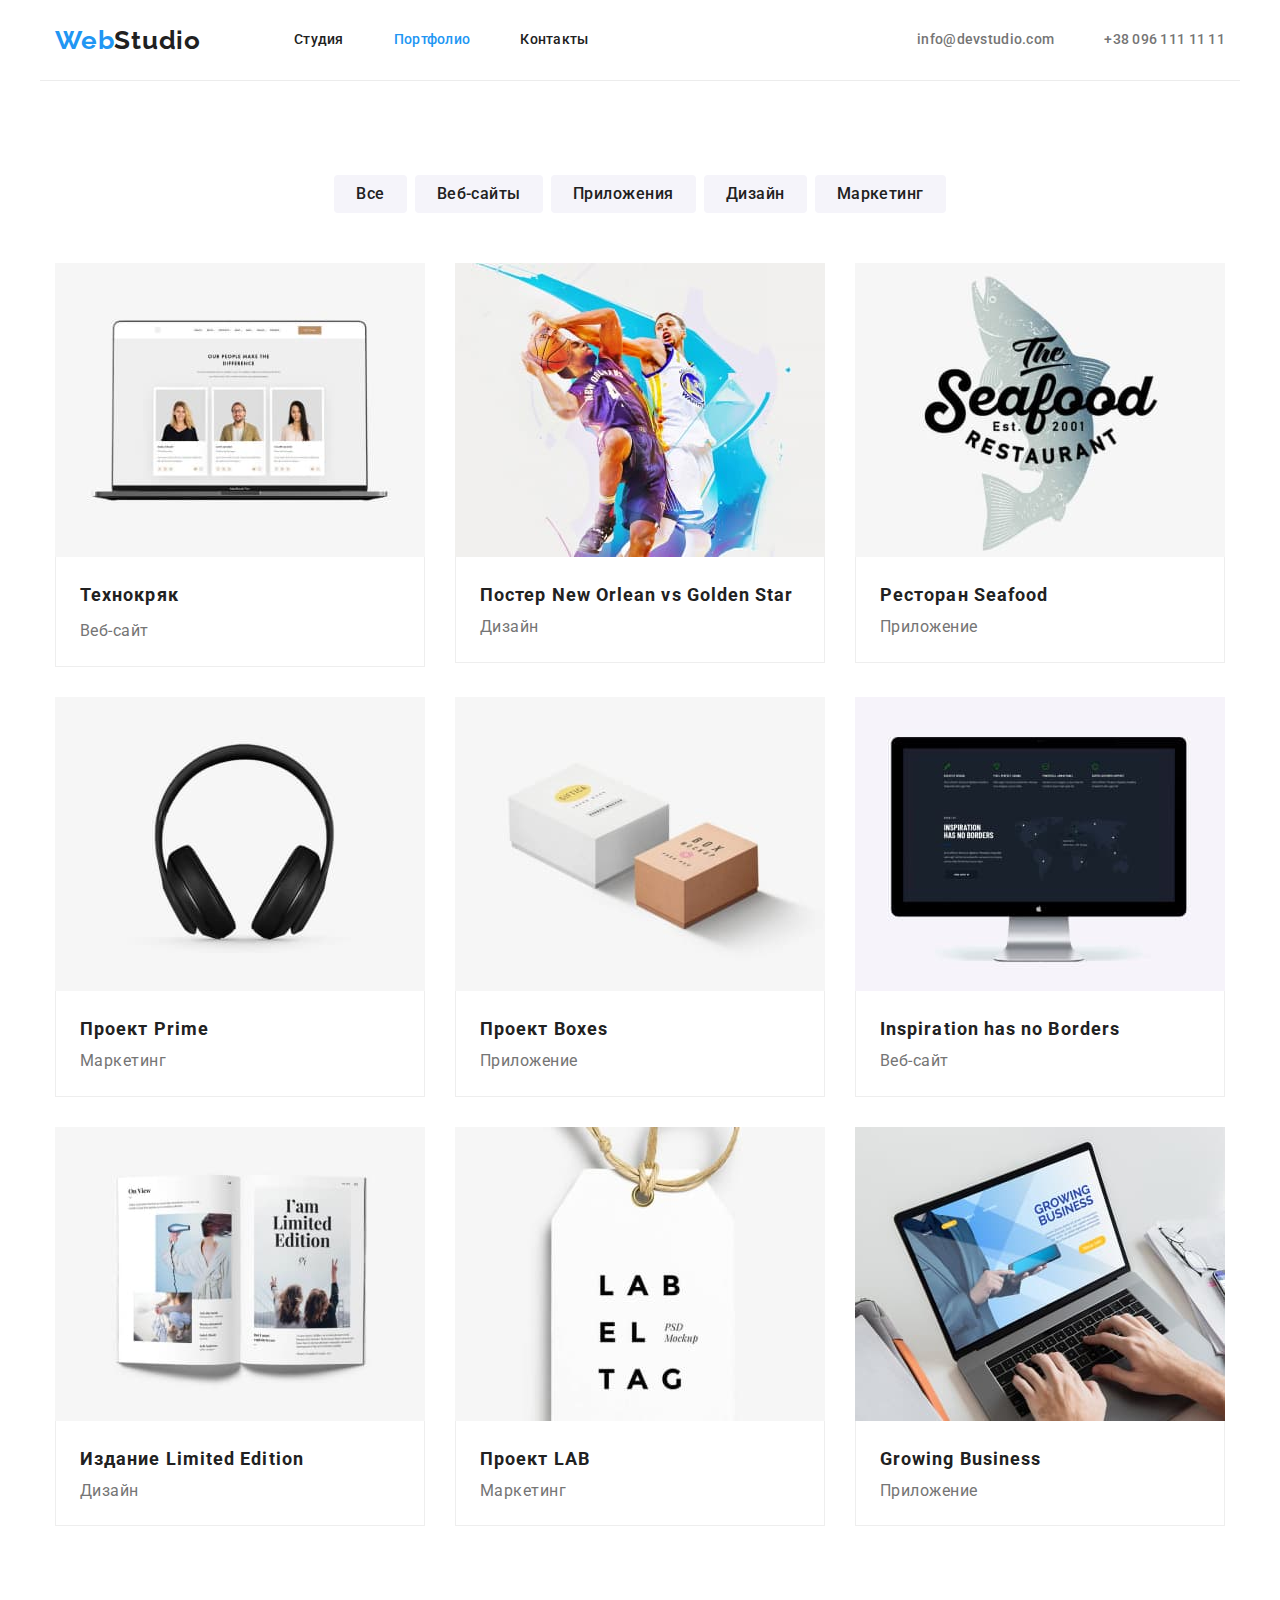
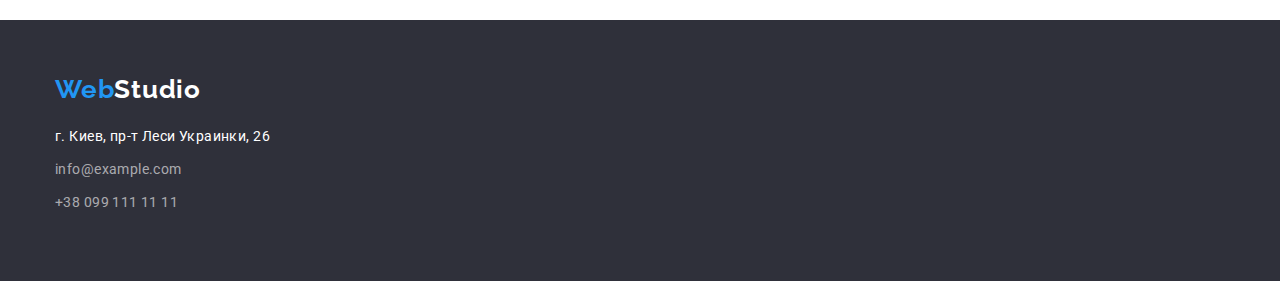
==== portfolio.html @ 88e61d1e "добавил файлы" ====
<!DOCTYPE html>
<html lang="ru">
  <head>
    <meta charset="UTF-8" />
    <meta http-equiv="X-UA-Compatible" content="IE=edge" />
    <meta name="viewport" content="width=device-width, initial-scale=1.0" />
    <title>Портфолио</title>
    <link
      href="https://fonts.googleapis.com/css2?family=Raleway:wght@700&family=Roboto:wght@400;500;700;900&display=swap"
      rel="stylesheet"
    />
    <link
      rel="stylesheet"
      href="https://cdnjs.cloudflare.com/ajax/libs/modern-normalize/1.0.0/modern-normalize.min.css"
    />
    <link rel="stylesheet" href="./css/style.css" />
  </head>
  <body class="body">
    <header>
      <div class="container header">
        <nav class="navigation">
          <a class="logo-header" href="./index.html"> <span class="logo-web">Web</span>Studio </a>
          <ul class="nav-list">
            <li class="item"><a class="nav-link" href="./index.html">Студия</a></li>
            <li class="item">
              <a class="nav-link open-page" href="./portfolio.html ">Портфолио</a>
            </li>
            <li class="item"><a class="nav-link" href="/ ">Контакты</a></li>
          </ul>
        </nav>
        <ul class="list-contact">
          <li class="item">
            <a class="link-contact" href="mailto:info@devstudio.com">info@devstudio.com</a>
          </li>
          <li class="item">
            <a class="link-contact" href="tel:+380961111111">+38 096 111 11 11</a>
          </li>
        </ul>
      </div>
    </header>

    <main>
      <section class="section">
        <div class="container">
          <ul class="list-btn">
            <li class="item"><button class="button-item" type="button">Все</button></li>
            <li class="item"><button class="button-item" type="button">Веб-сайты</button></li>
            <li class="item"><button class="button-item" type="button">Приложения</button></li>
            <li class="item"><button class="button-item" type="button">Дизайн</button></li>
            <li class="item"><button class="button-item" type="button">Маркетинг</button></li>
          </ul>

          <ul class="section-achievements">
            <li class="item">
              <a class="link-achievements" href="#">
                <img src="./images/img(9).jpg" alt="технокряк" width="370" height="294" />

                <div class="descriptionte-achievements">
                  <h2>Технокряк</h2>
                  <p class="text">Веб-сайт</p>
                </div>
              </a>
            </li>
            <li class="item">
              <a class="link-achievements" href="#">
                <img
                  src="./images/img(1)(1).jpg "
                  alt="постер с баскетболистами"
                  width="370"
                  height="294"
                />
                <div class="descriptionte-achievements">
                  <h2>Постер <span lang="en">New Orlean vs Golden Star</span></h2>
                  <p>Дизайн</p>
                </div>
              </a>
            </li>
            <li class="item">
              <a class="link-achievements" href="#">
                <img
                  src="./images/img(2)(1).jpg "
                  alt="постер с названием ресторана"
                  width="370"
                  height="294"
                />
                <div class="descriptionte-achievements">
                  <h2>Ресторан <span lang="en">Seafood</span></h2>
                  <p>Приложение</p>
                </div>
              </a>
            </li>
            <li class="item">
              <a class="link-achievements" href="#">
                <img src="./images/img(3)(1).jpg  " alt="наушники" width="370" height="294" />
                <div class="descriptionte-achievements">
                  <h2>Проект <span lang="en">Prime</span></h2>
                  <p>Маркетинг</p>
                </div>
              </a>
            </li>
            <li class="item">
              <a class="link-achievements" href="#">
                <img src="./images/img(4)(1).jpg " alt="коробки" width="370" height="294" />
                <div class="descriptionte-achievements">
                  <h2>Проект <span lang="en">Boxes</span></h2>
                  <p>Приложение</p>
                </div>
              </a>
            </li>
            <li class="item">
              <a class="link-achievements" href="#"
                ><img src="./images/img(5)(1).jpg  " alt="монитор" width="370" height="294" />

                <div class="descriptionte-achievements">
                  <h2>
                    <span lang="en">Inspiration has no Borders</span>
                  </h2>
                  <p>Веб-сайт</p>
                </div>
              </a>
            </li>
            <li class="item">
              <a class="link-achievements" href="#"
                ><img src="./images/img(6)(1).jpg " alt="открытая книга" width="370" height="294" />
                <div class="descriptionte-achievements">
                  <h2>Издание <span lang="en">Limited Edition</span></h2>
                  <p>Дизайн</p>
                </div>
              </a>
            </li>
            <li class="item">
              <a class="link-achievements" href="#"
                ><img
                  src="./images/img(7)(1).jpg "
                  alt="белая бирка с текстом"
                  width="370"
                  height="294"
                />
                <div class="descriptionte-achievements">
                  <h2>Проект <span lang="en">LAB</span></h2>
                  <p>Маркетинг</p>
                </div>
              </a>
            </li>
            <li class="item">
              <a class="link-achievements" href="#"
                ><img src="./images/img(8)(1).jpg  " alt="ноутбук" width="370" height="294" />
                <div class="descriptionte-achievements">
                  <h2><span lang="en">Growing Business</span></h2>
                  <p>Приложение</p>
                </div>
              </a>
            </li>
          </ul>
        </div>
      </section>
    </main>

    <footer class="footer">
      <div class="container container-footer">
        <a class="logo-footer" href="./index.html"> <span class="logo-web">Web</span>Studio </a>
        <address class="address">
          <ul class="footer-list">
            <li class="item">
              <a
                class="address-item"
                href="https://goo.gl/maps/D85SnUthi7dSxmGW8"
                target="_blank"
                rel="noopener noreferrer"
              >
                г. Киев, пр-т Леси Украинки, 26
              </a>
            </li>
            <li class="item">
              <a class="mailto-item" href="mailto:info@example.com">info@example.com</a>
            </li>
            <li class="item"><a class="tel-item" href="tel:+380991111111">+38 099 111 11 11</a></li>
          </ul>
        </address>
      </div>
    </footer>
  </body>
</html>
---- css/style.css ----
:root{
--paragraph-text-color: #757575;
--title-text-color: #212121;
--interactive-element-color: #2196F3;
--footer-background-color: #2F303A;
--мain-font-size: 14px
}

h1,
h2,
h3,
h4,
h5,
h6,
p,
ul {
margin: 0;
}

img {
display: block;
width: 100%; 
height: auto;
} 


button {
cursor: pointer;
}

.section {
   padding-top: 94px;
   padding-bottom: 94px;
}

/* container */

.container {
width: 1200px;
padding-left: 15px;
padding-right: 15px;
margin-left: auto;
margin-right: auto;

}
.body { 
font-family: Roboto, sans-serif;
color: var(--paragraph-text-color); 
}

.item {
list-style-type: none;}

a {
text-decoration: none;}



/* Logo */
.logo-header {

font-family: Raleway, sans-serif;
font-weight: bold;
font-size: 26px;
line-height: 1.19;
letter-spacing: 0.03em;
color: var(--title-text-color);

}
.logo:hover,
.logo:focus{
color: var(--interactive-element-color);
}

.logo-web{
color: var(--interactive-element-color);
}

/* Header */

/* position Header */

.header {
display: flex;
align-items:center;
border-bottom-width: 1px;
border-bottom-style: solid;
border-bottom-color: #ECECEC;


}
.navigation {
display: flex; 
align-items:center;
padding-left: 0;

}

.nav-list {
display: flex; 
align-items:center;
padding: 0;
margin-left: 93px;
}

.nav-list .item:not(:last-child)
{
margin-right: 50px; 
}

.list-contact .item + .item{
margin-left: 50px;
}

.list-contact {
display: flex; 
align-items:center;
padding-left: 0;
margin-left: auto;
}

.nav-link { 
display: block;
padding-top: 32px;
padding-bottom: 32px;

font-weight: 500;
font-size: 14px;
line-height: 1.14;
letter-spacing: 0.02em;
color: #212121;
}

.nav-link:hover{
color: var(--interactive-element-color);
}

.open-page {
color: var(--interactive-element-color);
}

.link-contact {
display: block;
padding-top: 32px;
padding-bottom: 32px;

font-weight: 500;
font-size: 14px;
line-height: 1.14;
letter-spacing: 0.02em;
color:var(--paragraph-text-color);
}

.link-contact:hover,
.link-contact:focus {
color: var(--interactive-element-color);  
}

/* Hero */

.title-hero{
font-weight: 900;
font-size: 44px;
line-height: 1.36;
letter-spacing: 0.06em;
text-transform: uppercase;
color: #FFFFFF;

text-align: center;
margin: 0 auto;
max-width: 696px;
}
.section-hero{ 
background-color: var(--footer-background-color);
padding-top: 205px;
padding-bottom: 200px;
}

.container-hero{
text-align:center;
}

.button-hero {
   margin-top: 25px ;
font-weight: bold;
font-size: 16px;
line-height: 1.9;
text-align: center;
letter-spacing: 0.06em;
color: #FFFFFF;
background: #2196F3;
border-radius: 4px;
border: 0;
padding: 10px 32px;
   }

   /* Секция преимущества */

.list {
display: flex;
padding-left: 0;
   }
.list .title {
   margin-bottom: 10px;
}

.list .item:not(:last-child)
{
margin-right: 30px; 
}

.list .item {
width: 270px;
height: 101px;
}

   .benefits-section h3 {
font-weight: bold;
font-size: 14px;
line-height: 1.14;
letter-spacing: 0.03em;
text-transform: uppercase;
color: var(--title-text-color);
   }

.benefits-section p{
font-weight: normal;
font-size: 14px;
line-height: 1.71;
letter-spacing: 0.03em;
color: var(--paragraph-text-color)
   }


   /* Чем мы занимаемся */

.section-command {

   background-color: #F5F4FA;
} 
.class-list {
display: flex;
padding-left: 0;
   }

.class-list .item:not(:last-child)
{
margin-right: 30px; 
}

.title-class {
   margin-bottom: 30px;
}

   .title-class,
   .title-command{
font-weight: bold;
font-size: 36px;
line-height: 42px;
text-align: center;
letter-spacing: 0.03em;
color: var(--title-text-color); 
   }
   

   /* Наша команда */
   
.list-command {
display: flex;
padding-left: 0; 
}

.title-command {
margin-bottom: 50px;
}
.list-command .item{
box-shadow: 0px 1px 3px rgba(0, 0, 0, 0.12), 0px 1px 1px rgba(0, 0, 0, 0.14), 0px 2px 1px rgba(0, 0, 0, 0.2);
border-radius: 0px 0px 4px 4px;
}

.list-command .item:not(:last-child) {
   margin-right: 30px;
}

.command-name-position {
padding-top: 30px;
padding-bottom: 30px;
}

   .text-name {
text-align: center;
margin-bottom: 10px;

font-weight: 500;
font-size: 16px;
line-height: 1.18;
text-align: center;
letter-spacing: 0.03em;
color: var(--title-text-color);
   }
   .text-profession {
font-size: 16px;
line-height: 1.18;
text-align: center;
letter-spacing: 0.03em;
color: var(--paragraph-text-color);
   }

   

   /* Footer */

.footer-list {
display: inline-block;
padding-left: 0;
}

.footer-list .item:not(:last-child) {
margin-bottom: 9px; 
}

   .logo-footer{
display: inline-block;
margin-bottom: 20px;
font-family: Raleway, sans-serif;
font-weight: bold;
font-size: 26px;
line-height: 1.19;
letter-spacing: 0.03em;
color: #FFFFFF;
   }

.footer {
   background: var(--footer-background-color) ;
padding-top: 54px;
padding-bottom: 66px;
}
   
   .address-item {
font-size: 14px;
line-height: 1.71;
letter-spacing: 0.03em;
color: #FFFFFF;
   }
.address-item{
font-style: normal;
font-weight: normal;
font-size: 14px;
line-height: 1.71;
letter-spacing: 0.03em;
color: #FFFFFF;
}


.mailto-item,
.tel-item {
font-style: normal;
font-weight: normal;
font-size: 14px;
line-height: 1.71;
letter-spacing: 0.03em;
color: rgba(255, 255, 255, 0.6);
}

.footer a:hover,
.footer a:focus  {
color: var(--interactive-element-color); 
}


/* Стили для портфолио */

/* button */

.list-btn {
   display: flex;
   justify-content: center;
   margin-bottom: 50px;
   padding-left: 0;
}
.list-btn .item:not(:last-child){
margin-right: 8px;

}
.button-item {
border-radius: 4px;
border: 0;
padding: 6px 22px;
}

.button-item {
font-weight: 500;
font-size: 16px;
line-height: 26px;
text-align: center;
letter-spacing: 0.03em;
color:var(--title-text-color);
background: #F5F4FA;
cursor: pointer;
}

.button-item:hover {
color: #FFFFFF;
background: #2196F3;
box-shadow: 0px 1px 3px rgba(0, 0, 0, 0.12), 0px 1px 1px rgba(0, 0, 0, 0.14), 0px 2px 1px rgba(0, 0, 0, 0.2);
}


/*  Примери работ */

.link-achievements {
   display: block;
}

.section-achievements {
display: flex;
flex-wrap: wrap;
padding-left: 0;
margin-top: -30px;
margin-left: -30px;
}

.section-achievements > .item{
margin-top: 30px;
margin-left: 30px;
flex-basis: calc(100% / 3 - 30px);
}

.descriptionte-achievements{
padding: 20px 24px;  

border-right-width: 1px;
border-right-style: solid;
border-right-color: #EEEEEE;

border-bottom-width: 1px;
border-bottom-style: solid;
border-bottom-color: #EEEEEE;

border-left-width: 1px;
border-left-style:solid;
border-left-color: #EEEEEE;
}


.section-achievements .text {
margin-top: 4px;
}
.section-achievements h2{

font-weight: bold;
font-size: 18px;
line-height: 2;
letter-spacing: 0.06em;
color: var(--title-text-color)
}

.section-achievements p{
font-weight: normal;
font-size: 16px;
line-height: 1.8;
letter-spacing: 0.03em;
color: var(--paragraph-text-color);
}
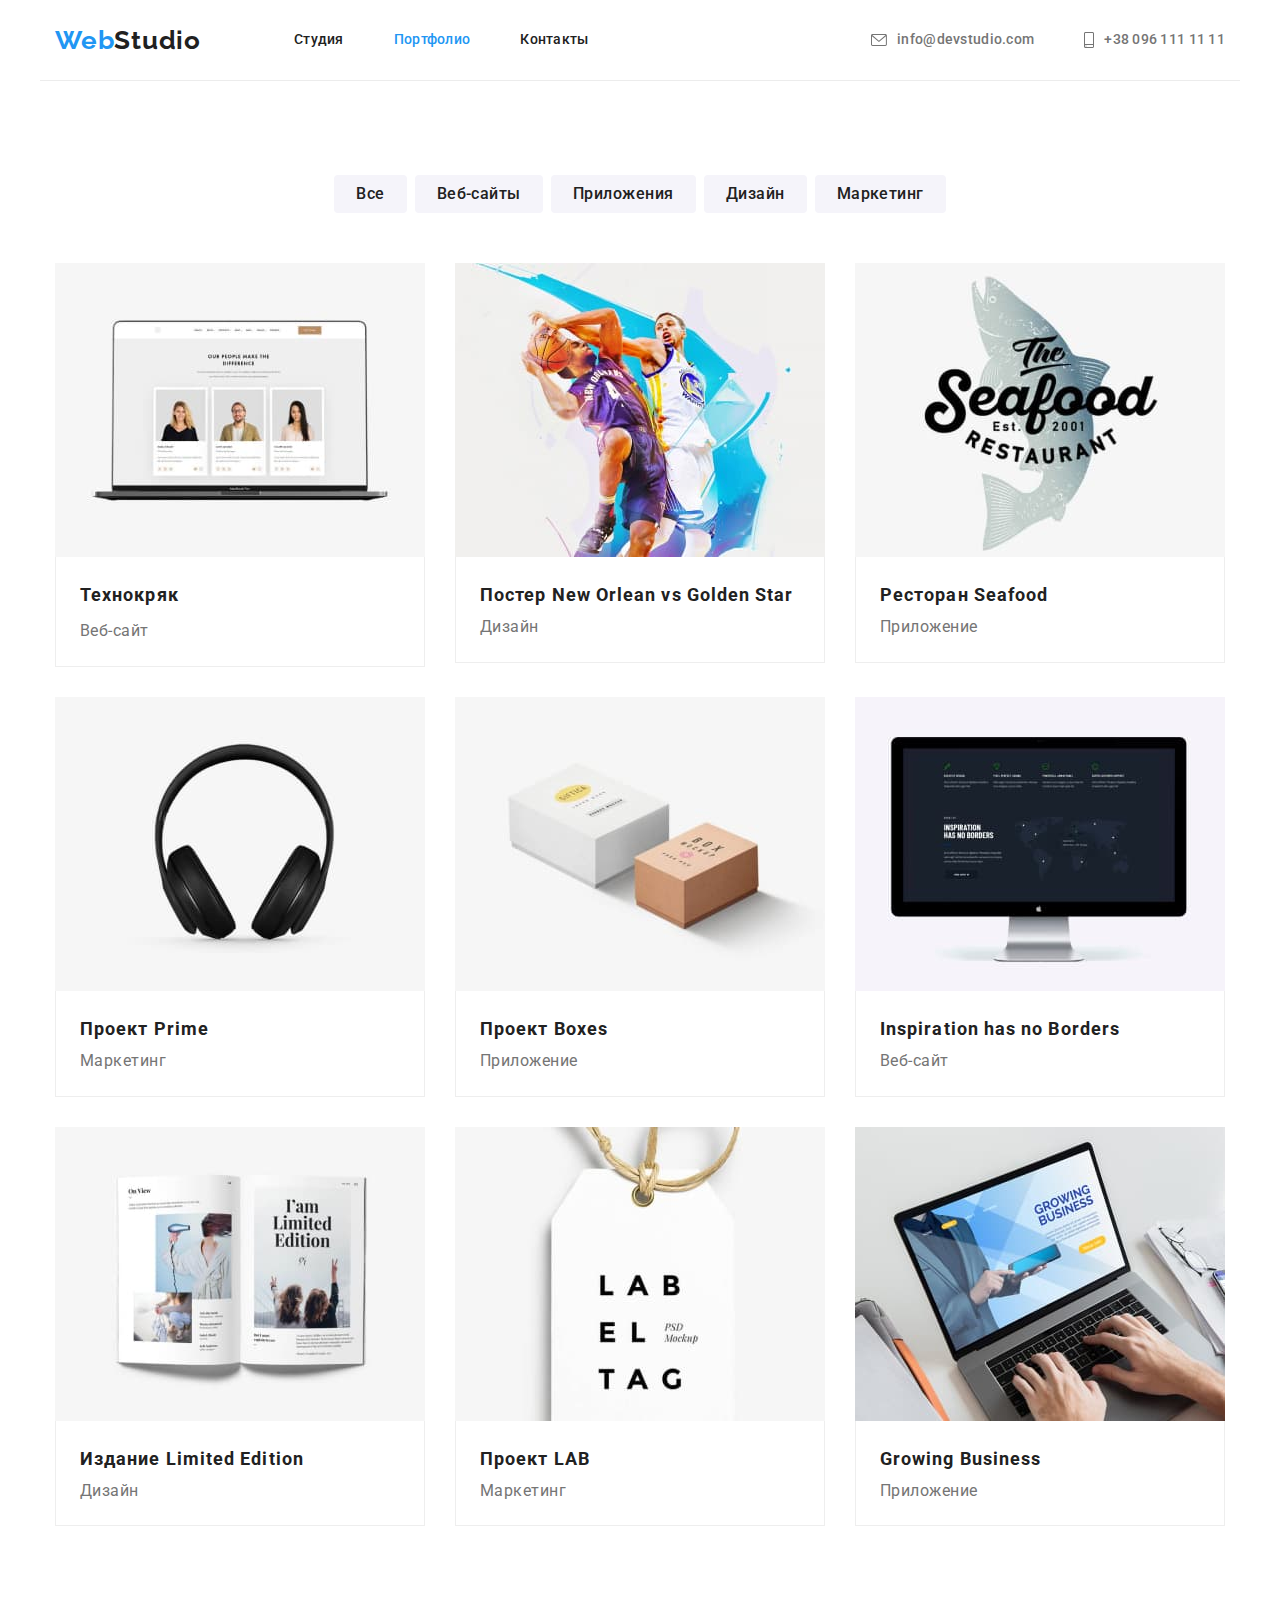
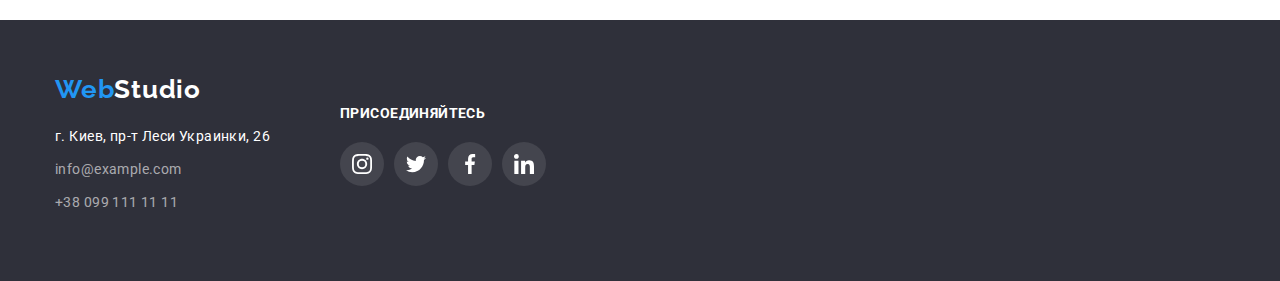
==== commit 2d8711de: "иконки" ====
--- a/portfolio.html
+++ b/portfolio.html
@@ -30,10 +30,20 @@
         </nav>
         <ul class="list-contact">
           <li class="item">
-            <a class="link-contact" href="mailto:info@devstudio.com">info@devstudio.com</a>
+            <a class="link-contact" href="mailto:info@devstudio.com">
+              <svg class="link-contact-mail" width="16px" height="12px">
+                <use href="./images/icons.svg#icon-envelope"></use>
+              </svg>
+              info@devstudio.com
+            </a>
           </li>
           <li class="item">
-            <a class="link-contact" href="tel:+380961111111">+38 096 111 11 11</a>
+            <a class="link-contact" href="tel:+380961111111">
+              <svg class="link-contact-tel" width="10px" height="16px">
+                <use href="./images/icons.svg#icon-smartphone"></use>
+              </svg>
+              +38 096 111 11 11
+            </a>
           </li>
         </ul>
       </div>
@@ -51,7 +61,7 @@
           </ul>
 
           <ul class="section-achievements">
-            <li class="item">
+            <li class="item-descriptionte">
               <a class="link-achievements" href="#">
                 <img src="./images/img(9).jpg" alt="технокряк" width="370" height="294" />
 
@@ -61,7 +71,7 @@
                 </div>
               </a>
             </li>
-            <li class="item">
+            <li class="item-descriptionte">
               <a class="link-achievements" href="#">
                 <img
                   src="./images/img(1)(1).jpg "
@@ -75,7 +85,7 @@
                 </div>
               </a>
             </li>
-            <li class="item">
+            <li class="item-descriptionte">
               <a class="link-achievements" href="#">
                 <img
                   src="./images/img(2)(1).jpg "
@@ -89,7 +99,7 @@
                 </div>
               </a>
             </li>
-            <li class="item">
+            <li class="item-descriptionte">
               <a class="link-achievements" href="#">
                 <img src="./images/img(3)(1).jpg  " alt="наушники" width="370" height="294" />
                 <div class="descriptionte-achievements">
@@ -98,7 +108,7 @@
                 </div>
               </a>
             </li>
-            <li class="item">
+            <li class="item-descriptionte">
               <a class="link-achievements" href="#">
                 <img src="./images/img(4)(1).jpg " alt="коробки" width="370" height="294" />
                 <div class="descriptionte-achievements">
@@ -107,7 +117,7 @@
                 </div>
               </a>
             </li>
-            <li class="item">
+            <li class="item-descriptionte">
               <a class="link-achievements" href="#"
                 ><img src="./images/img(5)(1).jpg  " alt="монитор" width="370" height="294" />
 
@@ -119,7 +129,7 @@
                 </div>
               </a>
             </li>
-            <li class="item">
+            <li class="item-descriptionte">
               <a class="link-achievements" href="#"
                 ><img src="./images/img(6)(1).jpg " alt="открытая книга" width="370" height="294" />
                 <div class="descriptionte-achievements">
@@ -128,7 +138,7 @@
                 </div>
               </a>
             </li>
-            <li class="item">
+            <li class="item-descriptionte">
               <a class="link-achievements" href="#"
                 ><img
                   src="./images/img(7)(1).jpg "
@@ -142,7 +152,7 @@
                 </div>
               </a>
             </li>
-            <li class="item">
+            <li class="item-descriptionte">
               <a class="link-achievements" href="#"
                 ><img src="./images/img(8)(1).jpg  " alt="ноутбук" width="370" height="294" />
                 <div class="descriptionte-achievements">
@@ -155,28 +165,65 @@
         </div>
       </section>
     </main>
-
     <footer class="footer">
       <div class="container container-footer">
-        <a class="logo-footer" href="./index.html"> <span class="logo-web">Web</span>Studio </a>
-        <address class="address">
-          <ul class="footer-list">
-            <li class="item">
-              <a
-                class="address-item"
-                href="https://goo.gl/maps/D85SnUthi7dSxmGW8"
-                target="_blank"
-                rel="noopener noreferrer"
-              >
-                г. Киев, пр-т Леси Украинки, 26
-              </a>
-            </li>
-            <li class="item">
-              <a class="mailto-item" href="mailto:info@example.com">info@example.com</a>
-            </li>
-            <li class="item"><a class="tel-item" href="tel:+380991111111">+38 099 111 11 11</a></li>
-          </ul>
-        </address>
+        <div class="address-position">
+          <a class="logo-footer" href="./index.html"> <span class="logo-web">Web</span>Studio </a>
+          <address class="address">
+            <ul class="footer-list">
+              <li class="item">
+                <a
+                  class="address-item"
+                  href="https://goo.gl/maps/D85SnUthi7dSxmGW8"
+                  target="_blank"
+                  rel="noopener noreferrer"
+                >
+                  г. Киев, пр-т Леси Украинки, 26
+                </a>
+              </li>
+              <li class="item">
+                <a class="mailto-item" href="mailto:info@example.com">info@example.com</a>
+              </li>
+              <li class="item">
+                <a class="tel-item" href="tel:+380991111111">+38 099 111 11 11</a>
+              </li>
+            </ul>
+          </address>
+        </div>
+        <div class="icon-position">
+          <h2 class="title-footer-icon">присоединяйтесь</h2>
+
+          <ul class="list-footer-icon">
+            <li class="item-footer-icon">
+              <a class="link-footer-icon" href="">
+                <svg class="svg-footer-icon" width="20px" height="20px">
+                  <use href="./images/icons.svg#icon-instagram"></use>
+                </svg>
+              </a>
+            </li>
+            <li class="item-footer-icon">
+              <a class="link-footer-icon" href="">
+                <svg class="svg-footer-icon" width="20px" height="20px">
+                  <use href="./images/icons.svg#icon-twitter"></use>
+                </svg>
+              </a>
+            </li>
+            <li class="item-footer-icon">
+              <a class="link-footer-icon" href="">
+                <svg class="svg-footer-icon" width="20px" height="20px">
+                  <use href="./images/icons.svg#icon-facebook"></use>
+                </svg>
+              </a>
+            </li>
+            <li class="item-footer-icon">
+              <a class="link-footer-icon" href="">
+                <svg class="svg-footer-icon" width="20px" height="20px">
+                  <use href="./images/icons.svg#icon-linkedin"></use>
+                </svg>
+              </a>
+            </li>
+          </ul>
+        </div>
       </div>
     </footer>
   </body>
--- a/css/style.css
+++ b/css/style.css
@@ -3,7 +3,9 @@
 --title-text-color: #212121;
 --interactive-element-color: #2196F3;
 --footer-background-color: #2F303A;
---мain-font-size: 14px
+--мain-font-size: 14px;
+--hero-background-color: #C4C4C4;
+
 }
 
 h1,
@@ -78,6 +80,22 @@
 
 /* Header */
 
+/* icon */
+
+.link-contact-mail{
+display: flex;
+margin-right: 10px;
+fill: currentColor;
+}
+
+.link-contact-tel {
+display: flex;
+margin-right: 10px;
+fill: currentColor;
+}
+
+
+
 /* position Header */
 
 .header {
@@ -140,21 +158,23 @@
 }
 
 .link-contact {
-display: block;
+display: flex;
 padding-top: 32px;
 padding-bottom: 32px;
-
 font-weight: 500;
 font-size: 14px;
 line-height: 1.14;
 letter-spacing: 0.02em;
 color:var(--paragraph-text-color);
+align-items: center;
 }
 
 .link-contact:hover,
 .link-contact:focus {
 color: var(--interactive-element-color);  
 }
+
+
 
 /* Hero */
 
@@ -171,13 +191,25 @@
 max-width: 696px;
 }
 .section-hero{ 
-background-color: var(--footer-background-color);
 padding-top: 205px;
 padding-bottom: 200px;
+margin-left: auto;
+margin-right: auto;
+min-height: 600px;
+max-width: 1600px;
+
+background-color: var(--hero-background-color);
+background-image: linear-gradient(rgba(47, 48, 58, 0.4), rgba(47, 48, 58, 0.4)), 
+url(../images/hero.jpg);
+background-repeat: no-repeat;
+background-size: contain;
+background-position: center;
+
 }
 
 .container-hero{
 text-align:center;
+
 }
 
 .button-hero {
@@ -196,22 +228,22 @@
 
    /* Секция преимущества */
 
-.list {
+.benefits-list {
 display: flex;
 padding-left: 0;
    }
-.list .title {
+.benefits-list .title {
    margin-bottom: 10px;
 }
 
-.list .item:not(:last-child)
-{
-margin-right: 30px; 
-}
-
-.list .item {
+.benefits-list .benefits-item:not(:last-child)
+{margin-right: 30px; 
+}
+
+.benefits-list .benefits-item{
 width: 270px;
-height: 101px;
+/* height: 101px; */
+list-style-type: none;
 }
 
    .benefits-section h3 {
@@ -231,6 +263,34 @@
 color: var(--paragraph-text-color)
    }
 
+/* подключение изображения */
+
+.benefits-item::before {
+   display: block;
+   content:"";
+   height: 120px;
+   background-position: center;
+   background-size: auto;
+   background-repeat: no-repeat;
+   background-color: #F5F4FA;
+   border-radius: 4px;
+   margin-bottom: 30px;
+
+}
+.benefits-item-antenna::before {
+   background-image: url(../images/antenna.svg);}
+
+   .benefits-item-clock::before{ 
+   background-image: url(../images/clock.svg);
+   }
+
+   .benefits-item-diagram::before {
+background-image: url(../images/diagram.svg)
+   }
+   .benefits-item-astronaut::before{
+      background-image: url(../images/astronaut.svg);
+   }
+   
 
    /* Чем мы занимаемся */
 
@@ -263,22 +323,24 @@
    }
    
 
-   /* Наша команда */
-   
+                      /* Наша команда */
+
+
 .list-command {
 display: flex;
 padding-left: 0; 
 }
-
 .title-command {
 margin-bottom: 50px;
 }
-.list-command .item{
+.list-command .item-command{
 box-shadow: 0px 1px 3px rgba(0, 0, 0, 0.12), 0px 1px 1px rgba(0, 0, 0, 0.14), 0px 2px 1px rgba(0, 0, 0, 0.2);
 border-radius: 0px 0px 4px 4px;
-}
-
-.list-command .item:not(:last-child) {
+list-style: none;
+background-color: #FFFFFF;
+}
+
+.list-command .item-command:not(:last-child) {
    margin-right: 30px;
 }
 
@@ -306,9 +368,98 @@
 color: var(--paragraph-text-color);
    }
 
-   
-
-   /* Footer */
+                     /* свойства иконок команды */
+
+.list-command-icon {
+display: flex;
+list-style: none;
+justify-content:center;
+padding: 0px 30px 30px 32px;
+}
+
+.link-command-icon {
+background-color: #FFFFFF;
+width: 44px;
+height: 44px;
+border-radius: 50%;
+display: flex;
+justify-content: center;
+align-items: center;
+color: #AFB1B8;
+}
+
+.svg-command-icon {
+width: 20px;
+height: 20px;
+fill: currentColor;
+}
+
+.item-command-icon:not(:last-child) {
+margin-right: 10px;
+}
+
+.link-command-icon:hover{
+   background-color:#2196F3;
+   color: #FFFFFF;
+}  
+.link-command-icon:focus {
+   background-color:#2196F3;
+   color: #FFFFFF; 
+}  
+
+                                  /* section regular-customers   */
+
+.container-customers {
+   padding-top: 94px;
+   padding-bottom: 94px;
+}
+
+.title-customers {
+font-style: normal;
+font-weight: bold;
+font-size: 36px;
+line-height: 1,16px;
+text-align: center;
+letter-spacing: 0.03em;
+color: #212121;
+margin-bottom: 50px;
+}
+
+.list-customers {
+   display: flex; 
+   list-style: none;
+   justify-content: center;
+   padding: 0;
+}
+.link-customers {
+border: 1px solid #AFB1B8;
+border-radius: 4px;
+padding: 16px 32px;
+display: flex;
+justify-content: center;
+align-items: center;
+color: #afb1b8;
+}
+
+.item-customers:not(:last-child) {
+margin-right: 30px   ;
+}
+
+.svg-customers-icon {
+fill: currentColor;
+}
+.link-customers:hover{
+color: #2196F3;
+border: 1px solid #2196F3;
+}
+.link-customers:focus{
+color: #2196F3;
+border: 1px solid #2196F3;
+}
+
+
+
+                                          /* Footer */
 
 .footer-list {
 display: inline-block;
@@ -368,7 +519,63 @@
 }
 
 
-/* Стили для портфолио */
+                                         /* icon footer */
+
+.container-footer {
+   display: flex;
+   align-items: center;
+}
+
+.list-footer-icon {
+   display: flex;
+   list-style: none;
+   margin-top: 20px;
+   padding: 0;
+}
+.link-footer-icon {
+   background-color: #44454E;
+width: 44px;
+height: 44px;
+   border-radius: 50%;
+   display: flex;
+   justify-content: center;
+   align-items: center;
+}
+
+.svg-footer-icon{
+   width: 20px;
+   height: 20px;
+   fill: #FFFFFF;
+}
+
+.link-footer-icon:hover {
+background-color: #2196F3;}
+.link-footer-icon:focus {
+background-color: #2196F3;}
+
+
+.title-footer-icon {
+font-style: normal;
+font-weight: bold;
+font-size: 14px;
+line-height: 1.14px;
+letter-spacing: 0.03em;
+text-transform: uppercase;
+color: #FFFFFF;
+display: inline-block;}
+
+.item-footer-icon:not(:last-child) {
+margin-right: 10px;
+
+}
+
+.icon-position {
+   margin-left: 70px;
+}
+
+
+
+                                     /* Стили для портфолио */
 
 /* button */
 
@@ -420,11 +627,19 @@
 margin-left: -30px;
 }
 
-.section-achievements > .item{
+.section-achievements > .item-descriptionte{
 margin-top: 30px;
 margin-left: 30px;
 flex-basis: calc(100% / 3 - 30px);
-}
+list-style: none;
+}
+
+
+.item-descriptionte:hover
+{box-shadow: 0px 1px 1px rgba(0, 0, 0, 0.12), 0px 4px 4px rgba(0, 0, 0, 0.06), 1px 4px 6px rgba(0, 0, 0, 0.16);}
+
+.item-descriptionte:focus
+{box-shadow: 0px 1px 1px rgba(0, 0, 0, 0.12), 0px 4px 4px rgba(0, 0, 0, 0.06), 1px 4px 6px rgba(0, 0, 0, 0.16);}
 
 .descriptionte-achievements{
 padding: 20px 24px;  
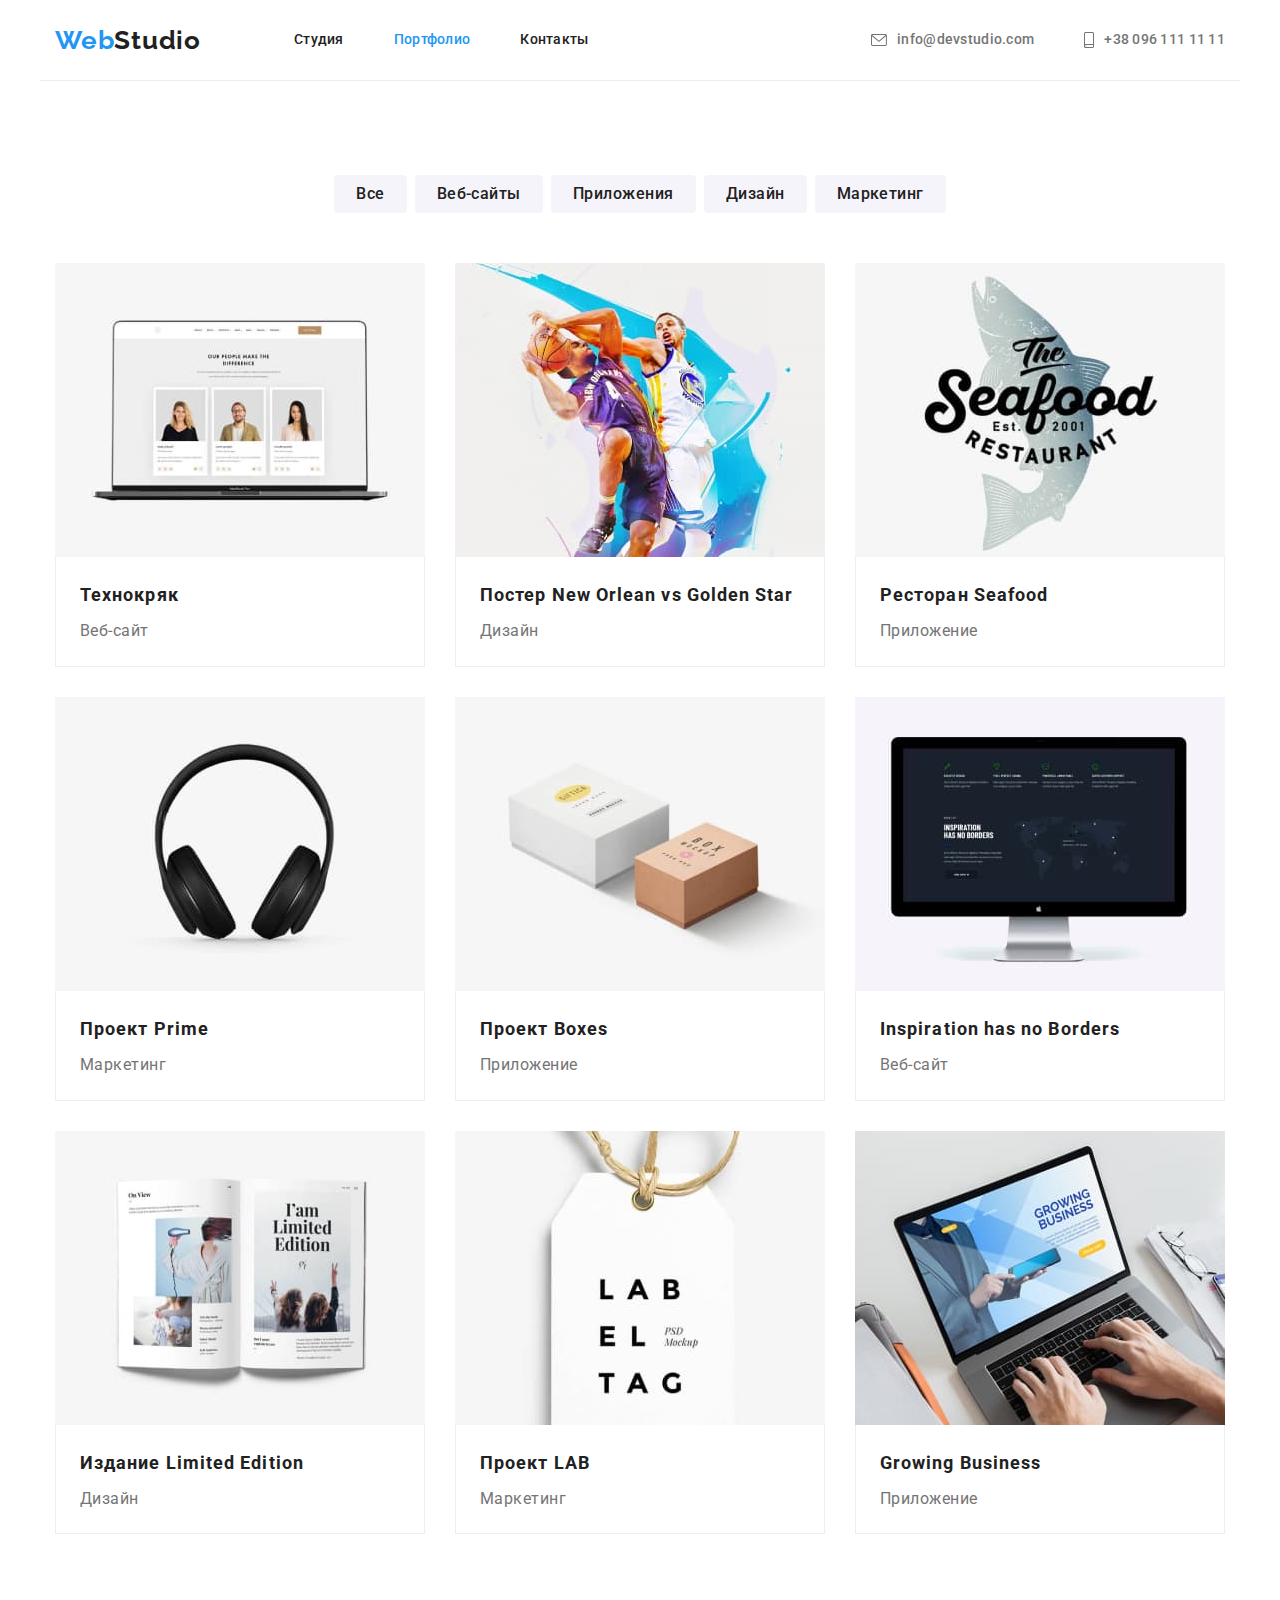
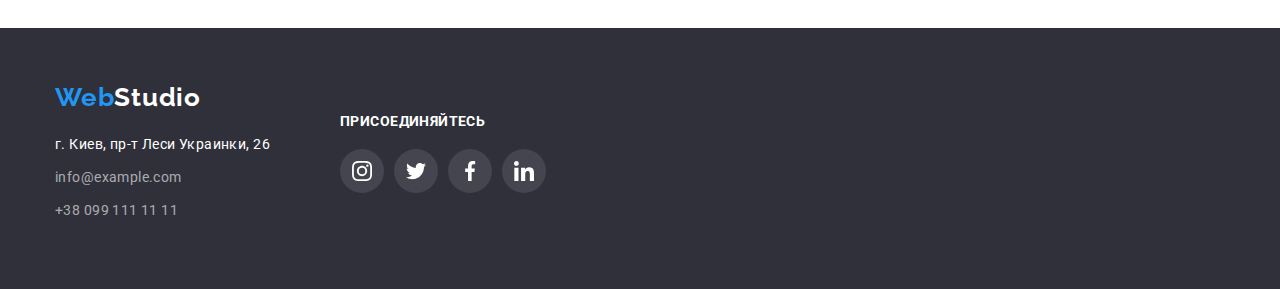
==== commit 56d4bc73: "поправил замечания" ====
--- a/portfolio.html
+++ b/portfolio.html
@@ -67,7 +67,7 @@
 
                 <div class="descriptionte-achievements">
                   <h2>Технокряк</h2>
-                  <p class="text">Веб-сайт</p>
+                  <p class="text-description">Веб-сайт</p>
                 </div>
               </a>
             </li>
@@ -81,7 +81,7 @@
                 />
                 <div class="descriptionte-achievements">
                   <h2>Постер <span lang="en">New Orlean vs Golden Star</span></h2>
-                  <p>Дизайн</p>
+                  <p class="text-description">Дизайн</p>
                 </div>
               </a>
             </li>
@@ -95,7 +95,7 @@
                 />
                 <div class="descriptionte-achievements">
                   <h2>Ресторан <span lang="en">Seafood</span></h2>
-                  <p>Приложение</p>
+                  <p class="text-description">Приложение</p>
                 </div>
               </a>
             </li>
@@ -104,7 +104,7 @@
                 <img src="./images/img(3)(1).jpg  " alt="наушники" width="370" height="294" />
                 <div class="descriptionte-achievements">
                   <h2>Проект <span lang="en">Prime</span></h2>
-                  <p>Маркетинг</p>
+                  <p class="text-description">Маркетинг</p>
                 </div>
               </a>
             </li>
@@ -113,7 +113,7 @@
                 <img src="./images/img(4)(1).jpg " alt="коробки" width="370" height="294" />
                 <div class="descriptionte-achievements">
                   <h2>Проект <span lang="en">Boxes</span></h2>
-                  <p>Приложение</p>
+                  <p class="text-description">Приложение</p>
                 </div>
               </a>
             </li>
@@ -125,7 +125,7 @@
                   <h2>
                     <span lang="en">Inspiration has no Borders</span>
                   </h2>
-                  <p>Веб-сайт</p>
+                  <p class="text-description">Веб-сайт</p>
                 </div>
               </a>
             </li>
@@ -134,7 +134,7 @@
                 ><img src="./images/img(6)(1).jpg " alt="открытая книга" width="370" height="294" />
                 <div class="descriptionte-achievements">
                   <h2>Издание <span lang="en">Limited Edition</span></h2>
-                  <p>Дизайн</p>
+                  <p class="text-description">Дизайн</p>
                 </div>
               </a>
             </li>
@@ -148,7 +148,7 @@
                 />
                 <div class="descriptionte-achievements">
                   <h2>Проект <span lang="en">LAB</span></h2>
-                  <p>Маркетинг</p>
+                  <p class="text-description">Маркетинг</p>
                 </div>
               </a>
             </li>
@@ -157,7 +157,7 @@
                 ><img src="./images/img(8)(1).jpg  " alt="ноутбук" width="370" height="294" />
                 <div class="descriptionte-achievements">
                   <h2><span lang="en">Growing Business</span></h2>
-                  <p>Приложение</p>
+                  <p class="text-description">Приложение</p>
                 </div>
               </a>
             </li>
--- a/css/style.css
+++ b/css/style.css
@@ -202,7 +202,7 @@
 background-image: linear-gradient(rgba(47, 48, 58, 0.4), rgba(47, 48, 58, 0.4)), 
 url(../images/hero.jpg);
 background-repeat: no-repeat;
-background-size: contain;
+background-size: cover;
 background-position: center;
 
 }
@@ -407,9 +407,9 @@
    color: #FFFFFF; 
 }  
 
-                                  /* section regular-customers   */
-
-.container-customers {
+                        /* section regular-customers */
+
+.regular-customers {
    padding-top: 94px;
    padding-bottom: 94px;
 }
@@ -529,7 +529,6 @@
 .list-footer-icon {
    display: flex;
    list-style: none;
-   margin-top: 20px;
    padding: 0;
 }
 .link-footer-icon {
@@ -558,11 +557,13 @@
 font-style: normal;
 font-weight: bold;
 font-size: 14px;
-line-height: 1.14px;
+line-height: 1,14;
 letter-spacing: 0.03em;
 text-transform: uppercase;
 color: #FFFFFF;
-display: inline-block;}
+margin-bottom: 20px;
+}
+
 
 .item-footer-icon:not(:last-child) {
 margin-right: 10px;
@@ -635,10 +636,10 @@
 }
 
 
-.item-descriptionte:hover
+.link-achievements:hover
 {box-shadow: 0px 1px 1px rgba(0, 0, 0, 0.12), 0px 4px 4px rgba(0, 0, 0, 0.06), 1px 4px 6px rgba(0, 0, 0, 0.16);}
 
-.item-descriptionte:focus
+.link-achievements:focus
 {box-shadow: 0px 1px 1px rgba(0, 0, 0, 0.12), 0px 4px 4px rgba(0, 0, 0, 0.06), 1px 4px 6px rgba(0, 0, 0, 0.16);}
 
 .descriptionte-achievements{
@@ -658,7 +659,7 @@
 }
 
 
-.section-achievements .text {
+.text-description {
 margin-top: 4px;
 }
 .section-achievements h2{
